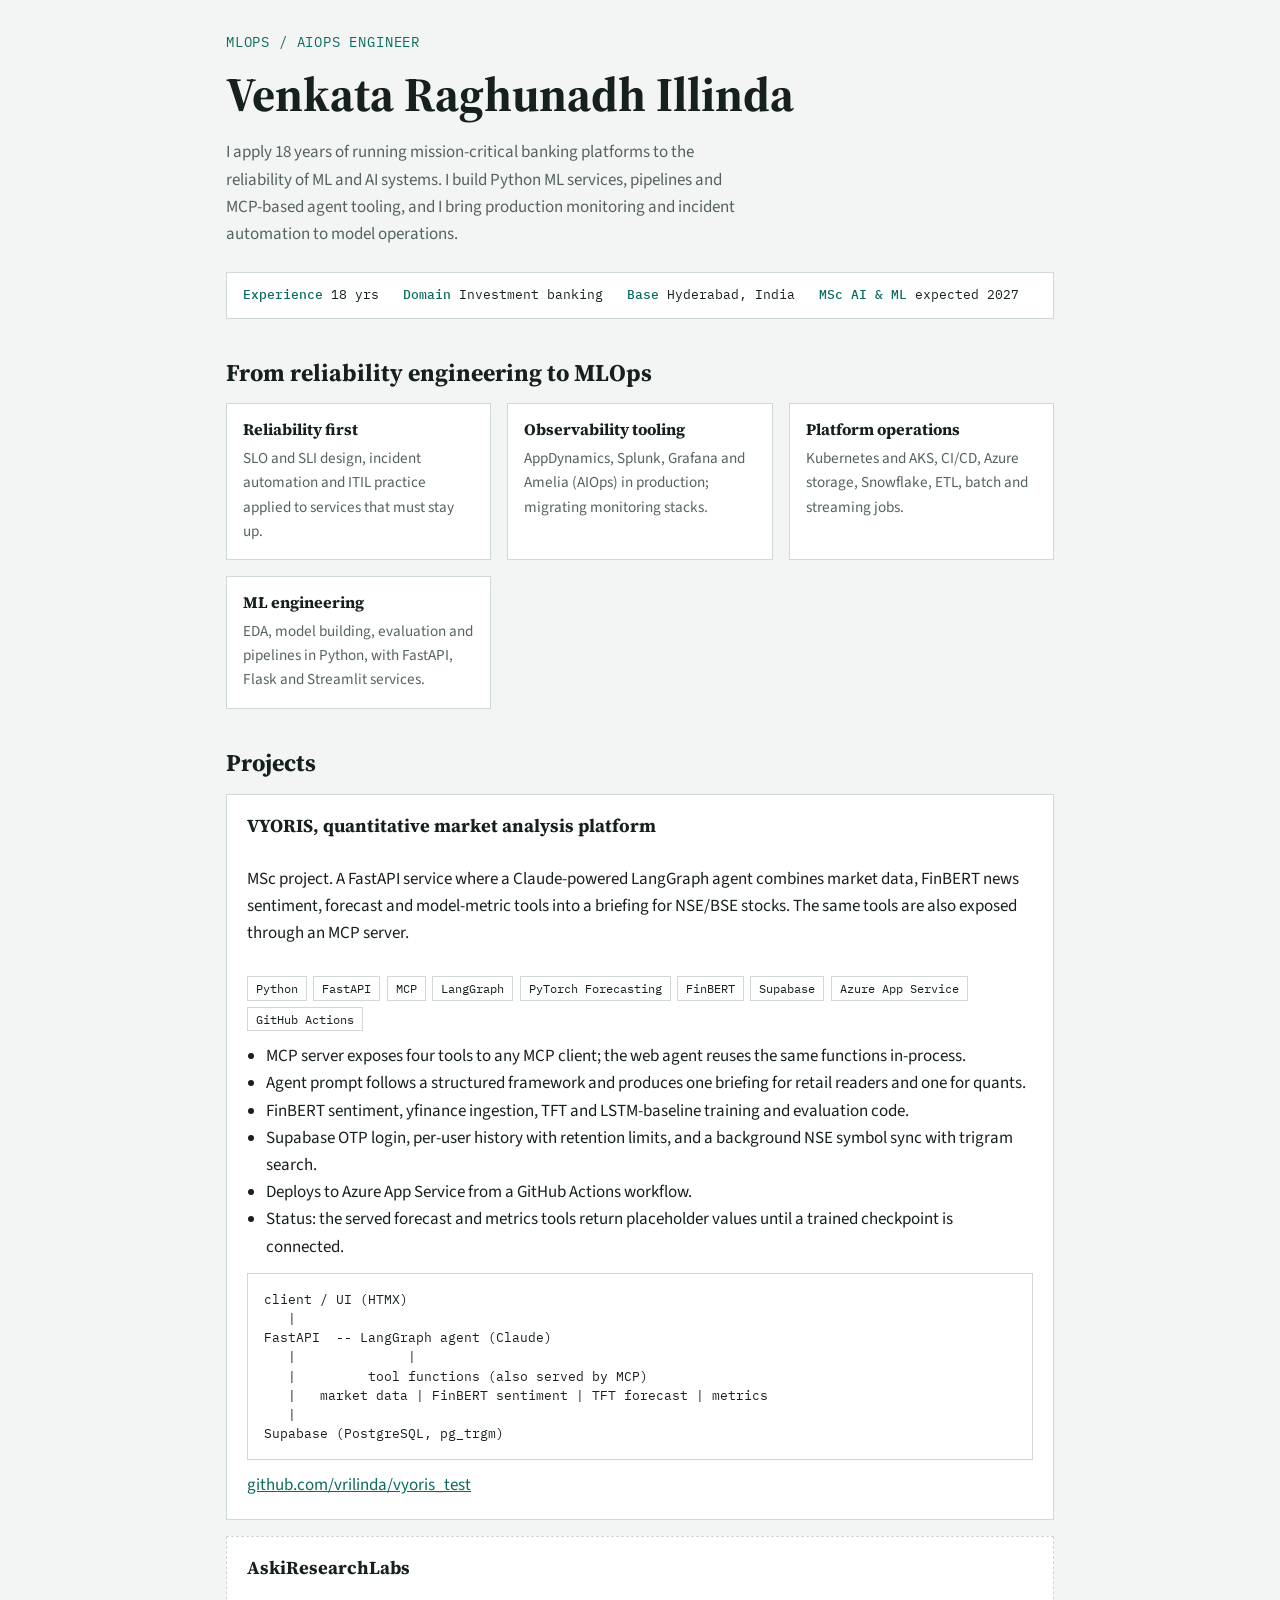
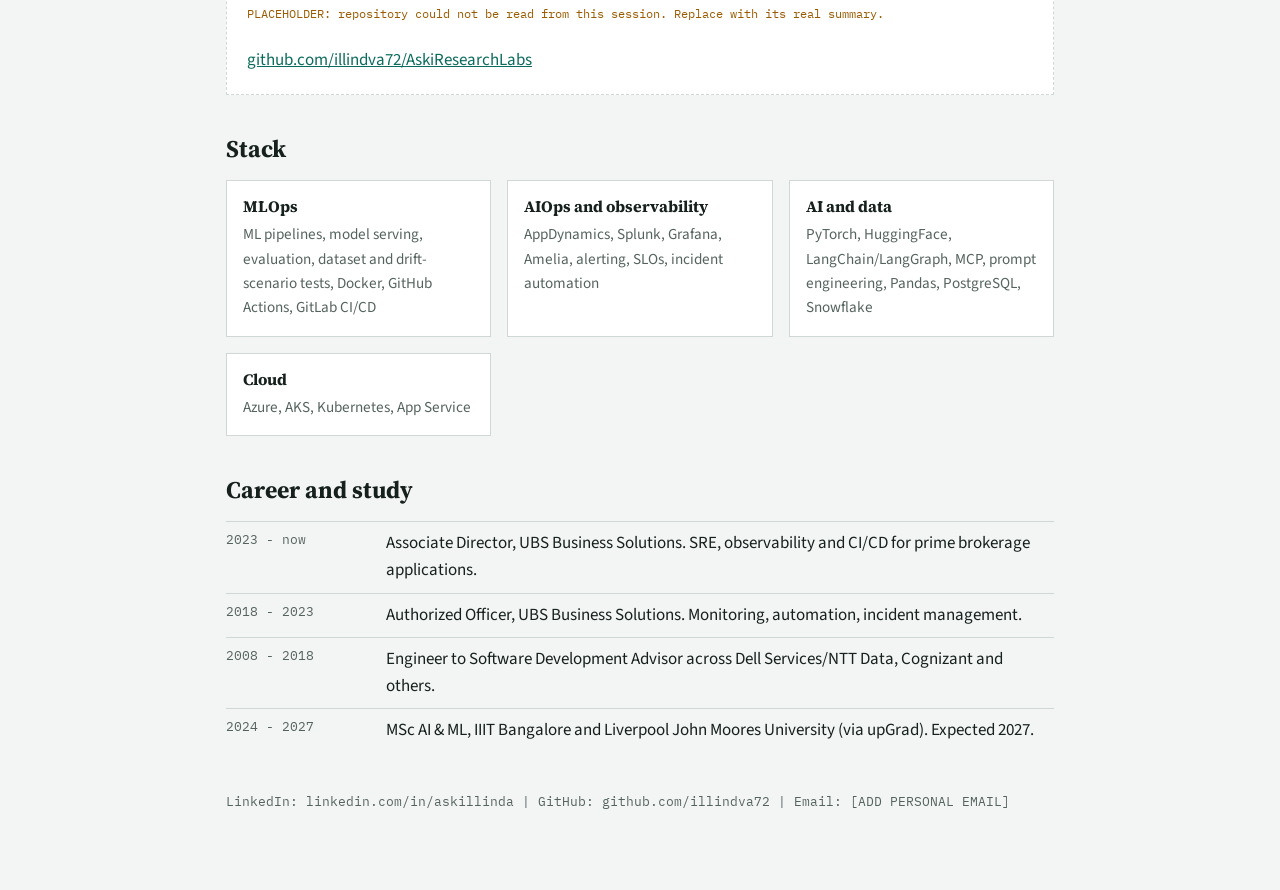
==== mlops/portfolio/index.html @ 6f6db1ef "Rewrite MLOps resume summary to lead with MLOps/AIOps target Co-Authored-By: Claude Sonnet 5.5 <nore" ====
<!doctype html>
<html lang="en">
<head>
<meta charset="utf-8">
<meta name="viewport" content="width=device-width, initial-scale=1">
<title>Raghunadh Illinda | MLOps and AIOps Engineer</title>
<meta name="description" content="MLOps and AIOps engineer with 18 years of production reliability in investment banking.">
<link rel="stylesheet" href="https://fonts.googleapis.com/css2?family=IBM+Plex+Mono:wght@400;500&family=Source+Serif+4:opsz,wght@8..60,500;8..60,700&family=Source+Sans+3:wght@400;600&display=swap">
<style>
/* Layout: runbook-style single column with a status strip; sections read like ops documents. */
:root{--bg:#f3f5f4;--fg:#16201d;--muted:#55635e;--line:#cfd8d4;--panel:#ffffff;--accent:#0b6b5c;--warn:#9a5b00;
--display:"Source Serif 4",Georgia,serif;--body:"Source Sans 3",system-ui,sans-serif;--mono:"IBM Plex Mono",ui-monospace,monospace}
@media (prefers-color-scheme:dark){:root:not([data-theme="light"]){--bg:#0f1715;--fg:#e4ede9;--muted:#9bada6;--line:#2a3a35;--panel:#16211e;--accent:#4fc3ad;--warn:#e0a54a;color-scheme:dark}}
:root[data-theme="dark"]{--bg:#0f1715;--fg:#e4ede9;--muted:#9bada6;--line:#2a3a35;--panel:#16211e;--accent:#4fc3ad;--warn:#e0a54a;color-scheme:dark}
*{box-sizing:border-box}
body{margin:0;background:var(--bg);color:var(--fg);font:17px/1.6 var(--body)}
.wrap{max-width:860px;margin:0 auto;padding:2rem 1rem 4rem}
h1,h2,h3{font-family:var(--display);line-height:1.2;text-wrap:balance;margin:0}
h1{font-size:clamp(2rem,6vw,3rem)}
h2{font-size:1.5rem;margin-bottom:1rem;padding-top:2.5rem}
h3{font-size:1.15rem}
a{color:var(--accent)}
a:focus-visible{outline:2px solid var(--accent);outline-offset:2px}
.role{font-family:var(--mono);font-size:.85rem;letter-spacing:.06em;text-transform:uppercase;color:var(--accent);margin:0 0 .75rem}
.lede{max-width:65ch;color:var(--muted);margin:1rem 0 0}
.strip{display:flex;flex-wrap:wrap;gap:.5rem 1.5rem;margin-top:1.5rem;padding:.75rem 1rem;border:1px solid var(--line);background:var(--panel);font-family:var(--mono);font-size:.8rem}
.strip span{min-width:0}
.strip b{font-weight:500;color:var(--accent)}
.grid{display:grid;grid-template-columns:repeat(auto-fit,minmax(240px,1fr));gap:1rem}
.cell{border:1px solid var(--line);background:var(--panel);padding:1rem}
.cell h3{font-size:1rem;margin-bottom:.4rem}
.cell p{margin:0;color:var(--muted);font-size:.95rem}
.project{border:1px solid var(--line);background:var(--panel);padding:1.25rem;display:grid;gap:.75rem;min-width:0}
.tags{display:flex;flex-wrap:wrap;gap:.4rem;list-style:none;padding:0;margin:0}
.tags li{font-family:var(--mono);font-size:.75rem;border:1px solid var(--line);padding:.1rem .5rem}
.project ul.pts{margin:0;padding-left:1.2rem}
.pending{border-style:dashed}
.pending .flag{font-family:var(--mono);font-size:.75rem;color:var(--warn)}
pre{margin:0;overflow-x:auto;padding:1rem;border:1px solid var(--line);background:var(--panel);font:.8rem/1.5 var(--mono)}
.timeline{list-style:none;margin:0;padding:0;display:grid;gap:.5rem}
.timeline li{display:grid;grid-template-columns:9rem 1fr;gap:1rem;border-top:1px solid var(--line);padding-top:.5rem}
.timeline time{font-family:var(--mono);font-size:.8rem;color:var(--muted)}
@media (max-width:520px){.timeline li{grid-template-columns:1fr;gap:.1rem}}
footer{margin-top:3rem;font-family:var(--mono);font-size:.8rem;color:var(--muted)}
</style>
</head>
<body>
<main class="wrap">
<header>
<p class="role">MLOps / AIOps Engineer</p>
<h1>Venkata Raghunadh Illinda</h1>
<p class="lede">I apply 18 years of running mission-critical banking platforms to the reliability of ML and AI systems. I build Python ML services, pipelines and MCP-based agent tooling, and I bring production monitoring and incident automation to model operations.</p>
<div class="strip" role="list">
<span role="listitem"><b>Experience</b> 18 yrs</span>
<span role="listitem"><b>Domain</b> Investment banking</span>
<span role="listitem"><b>Base</b> Hyderabad, India</span>
<span role="listitem"><b>MSc AI &amp; ML</b> expected 2027</span>
</div>
</header>

<section aria-labelledby="edge">
<h2 id="edge">From reliability engineering to MLOps</h2>
<div class="grid">
<div class="cell"><h3>Reliability first</h3><p>SLO and SLI design, incident automation and ITIL practice applied to services that must stay up.</p></div>
<div class="cell"><h3>Observability tooling</h3><p>AppDynamics, Splunk, Grafana and Amelia (AIOps) in production; migrating monitoring stacks.</p></div>
<div class="cell"><h3>Platform operations</h3><p>Kubernetes and AKS, CI/CD, Azure storage, Snowflake, ETL, batch and streaming jobs.</p></div>
<div class="cell"><h3>ML engineering</h3><p>EDA, model building, evaluation and pipelines in Python, with FastAPI, Flask and Streamlit services.</p></div>
</div>
</section>

<section aria-labelledby="projects">
<h2 id="projects">Projects</h2>
<div class="grid" style="grid-template-columns:1fr">
<article class="project">
<h3>VYORIS, quantitative market analysis platform</h3>
<p>MSc project. A FastAPI service where a Claude-powered LangGraph agent combines market data, FinBERT news sentiment, forecast and model-metric tools into a briefing for NSE/BSE stocks. The same tools are also exposed through an MCP server.</p>
<ul class="tags"><li>Python</li><li>FastAPI</li><li>MCP</li><li>LangGraph</li><li>PyTorch Forecasting</li><li>FinBERT</li><li>Supabase</li><li>Azure App Service</li><li>GitHub Actions</li></ul>
<ul class="pts">
<li>MCP server exposes four tools to any MCP client; the web agent reuses the same functions in-process.</li>
<li>Agent prompt follows a structured framework and produces one briefing for retail readers and one for quants.</li>
<li>FinBERT sentiment, yfinance ingestion, TFT and LSTM-baseline training and evaluation code.</li>
<li>Supabase OTP login, per-user history with retention limits, and a background NSE symbol sync with trigram search.</li>
<li>Deploys to Azure App Service from a GitHub Actions workflow.</li>
<li>Status: the served forecast and metrics tools return placeholder values until a trained checkpoint is connected.</li>
</ul>
<pre>client / UI (HTMX)
   |
FastAPI  -- LangGraph agent (Claude)
   |              |
   |         tool functions (also served by MCP)
   |   market data | FinBERT sentiment | TFT forecast | metrics
   |
Supabase (PostgreSQL, pg_trgm)</pre>
<a href="https://github.com/vrilinda/vyoris_test">github.com/vrilinda/vyoris_test</a>
</article>

<article class="project pending">
<h3>AskiResearchLabs</h3>
<p class="flag">PLACEHOLDER: repository could not be read from this session. Replace with its real summary.</p>
<a href="https://github.com/illindva72/AskiResearchLabs">github.com/illindva72/AskiResearchLabs</a>
</article>
</div>
</section>

<section aria-labelledby="stack">
<h2 id="stack">Stack</h2>
<div class="grid">
<div class="cell"><h3>MLOps</h3><p>ML pipelines, model serving, evaluation, dataset and drift-scenario tests, Docker, GitHub Actions, GitLab CI/CD</p></div>
<div class="cell"><h3>AIOps and observability</h3><p>AppDynamics, Splunk, Grafana, Amelia, alerting, SLOs, incident automation</p></div>
<div class="cell"><h3>AI and data</h3><p>PyTorch, HuggingFace, LangChain/LangGraph, MCP, prompt engineering, Pandas, PostgreSQL, Snowflake</p></div>
<div class="cell"><h3>Cloud</h3><p>Azure, AKS, Kubernetes, App Service</p></div>
</div>
</section>

<section aria-labelledby="path">
<h2 id="path">Career and study</h2>
<ol class="timeline">
<li><time>2023 - now</time><span>Associate Director, UBS Business Solutions. SRE, observability and CI/CD for prime brokerage applications.</span></li>
<li><time>2018 - 2023</time><span>Authorized Officer, UBS Business Solutions. Monitoring, automation, incident management.</span></li>
<li><time>2008 - 2018</time><span>Engineer to Software Development Advisor across Dell Services/NTT Data, Cognizant and others.</span></li>
<li><time>2024 - 2027</time><span>MSc AI &amp; ML, IIIT Bangalore and Liverpool John Moores University (via upGrad). Expected 2027.</span></li>
</ol>
</section>

<footer>
<p>LinkedIn: linkedin.com/in/askillinda | GitHub: github.com/illindva72 | Email: [ADD PERSONAL EMAIL]</p>
</footer>
</main>
</body>
</html>
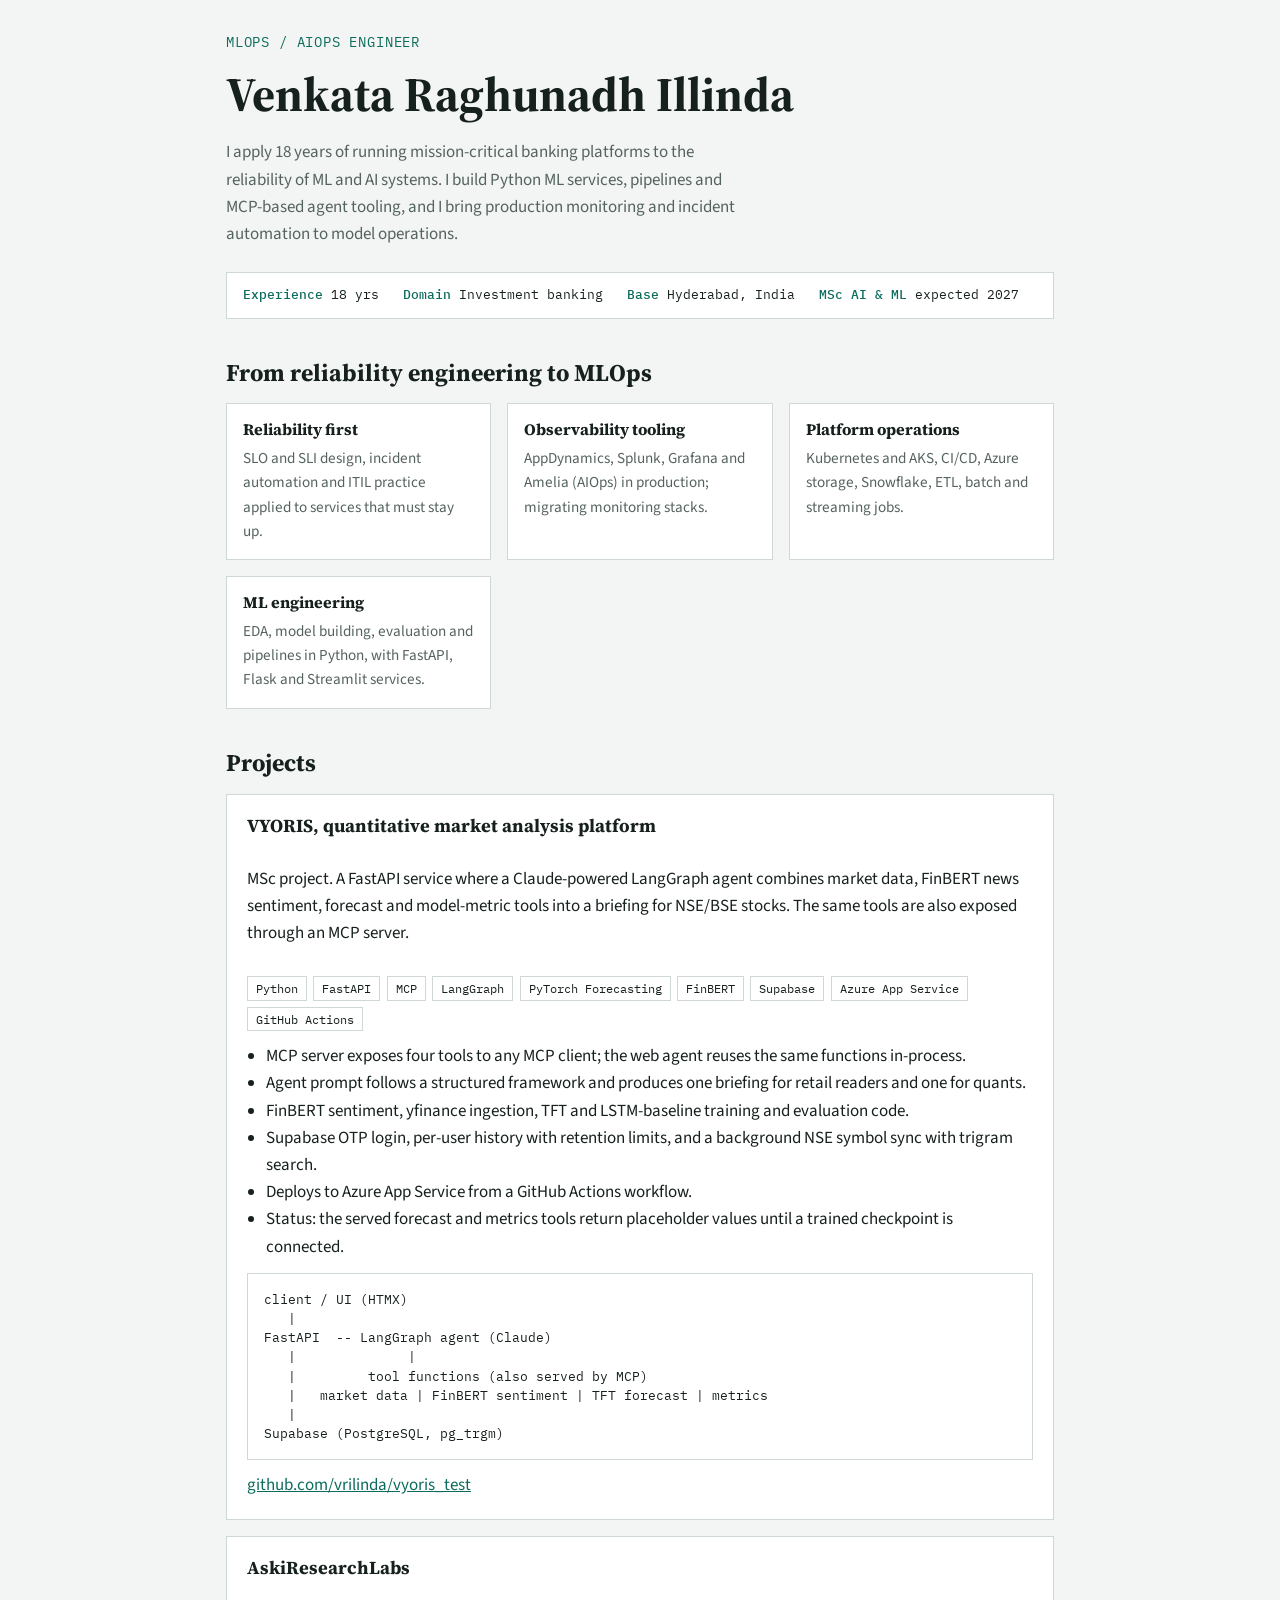
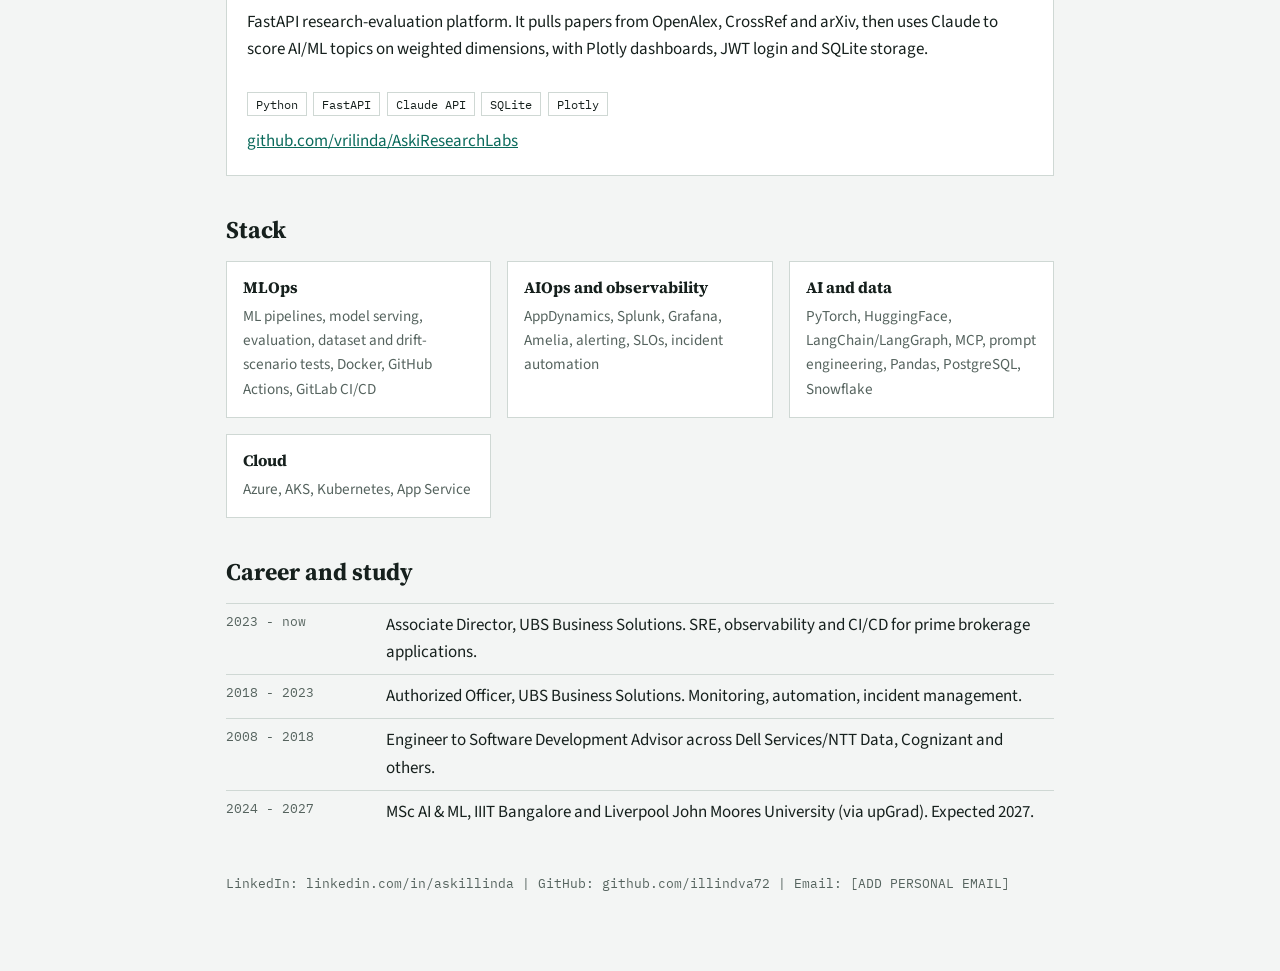
==== commit bd3fa219: "Add AskiResearchLabs entry to MLOps resume and portfolio Co-Authored-By: Claude Sonnet 5.5 <noreply@" ====
--- a/mlops/portfolio/index.html
+++ b/mlops/portfolio/index.html
@@ -94,10 +94,11 @@
 <a href="https://github.com/vrilinda/vyoris_test">github.com/vrilinda/vyoris_test</a>
 </article>
 
-<article class="project pending">
+<article class="project">
 <h3>AskiResearchLabs</h3>
-<p class="flag">PLACEHOLDER: repository could not be read from this session. Replace with its real summary.</p>
-<a href="https://github.com/illindva72/AskiResearchLabs">github.com/illindva72/AskiResearchLabs</a>
+<p>FastAPI research-evaluation platform. It pulls papers from OpenAlex, CrossRef and arXiv, then uses Claude to score AI/ML topics on weighted dimensions, with Plotly dashboards, JWT login and SQLite storage.</p>
+<ul class="tags"><li>Python</li><li>FastAPI</li><li>Claude API</li><li>SQLite</li><li>Plotly</li></ul>
+<a href="https://github.com/vrilinda/AskiResearchLabs">github.com/vrilinda/AskiResearchLabs</a>
 </article>
 </div>
 </section>
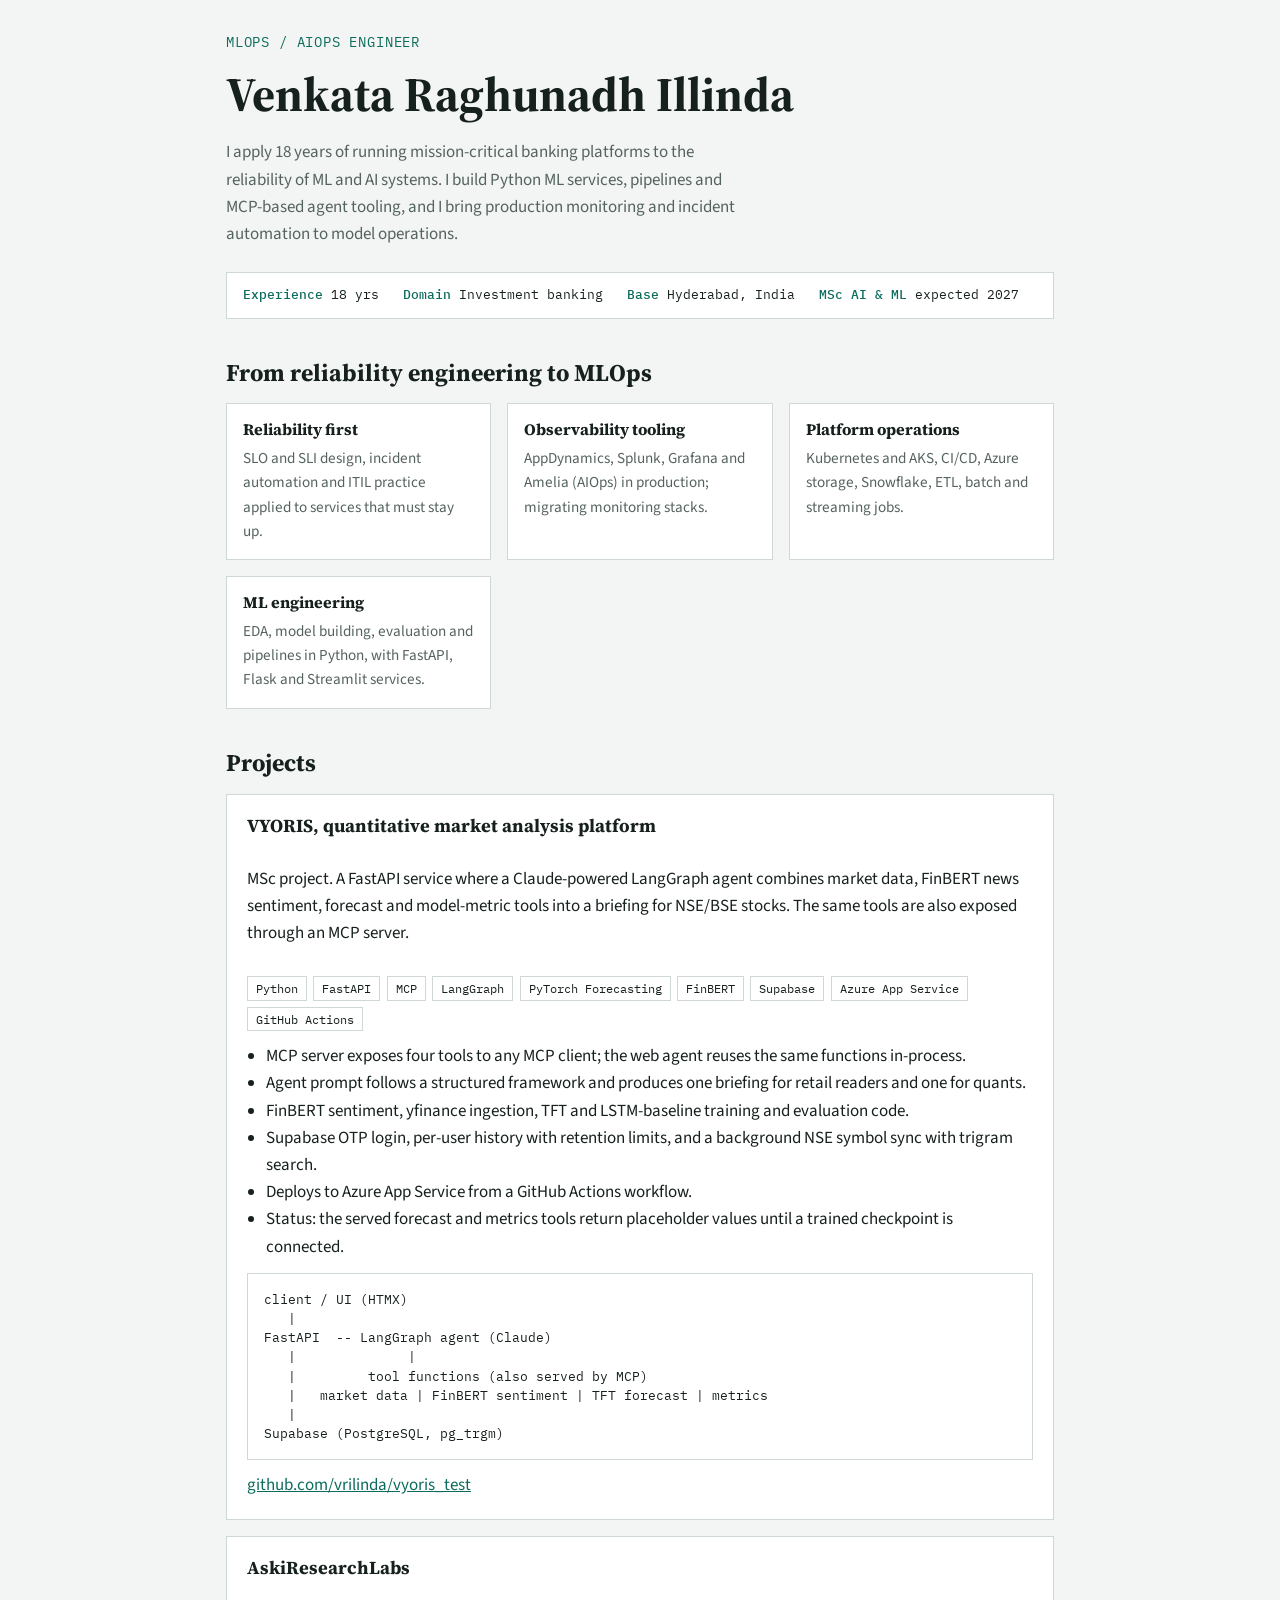
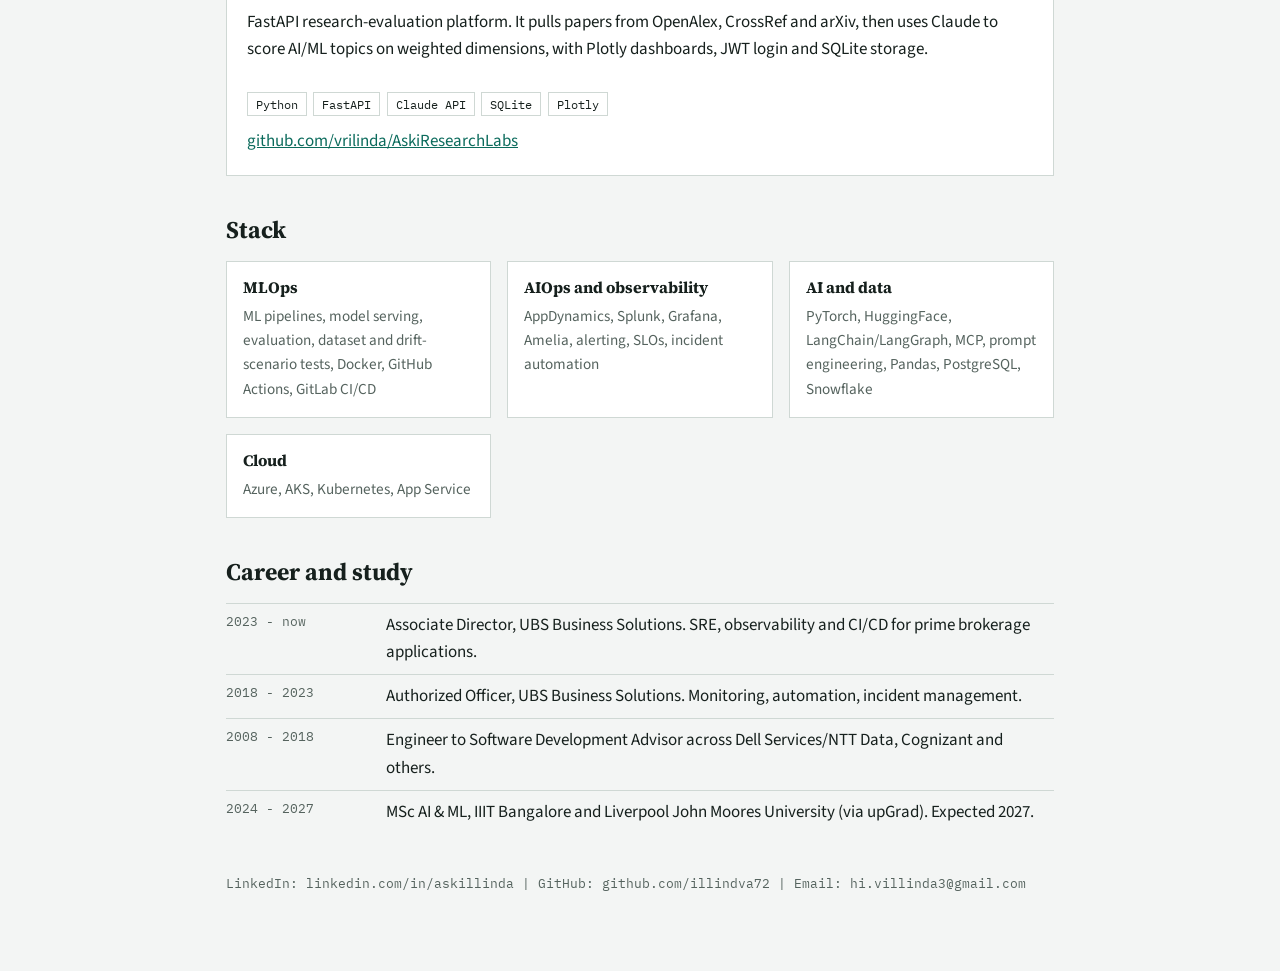
==== commit bba9f486: "Add contact email to MLOps resume and portfolio Co-Authored-By: Claude Sonnet 5.5 <noreply@anthropic" ====
--- a/mlops/portfolio/index.html
+++ b/mlops/portfolio/index.html
@@ -124,7 +124,7 @@
 </section>
 
 <footer>
-<p>LinkedIn: linkedin.com/in/askillinda | GitHub: github.com/illindva72 | Email: [ADD PERSONAL EMAIL]</p>
+<p>LinkedIn: linkedin.com/in/askillinda | GitHub: github.com/illindva72 | Email: hi.villinda3@gmail.com</p>
 </footer>
 </main>
 </body>
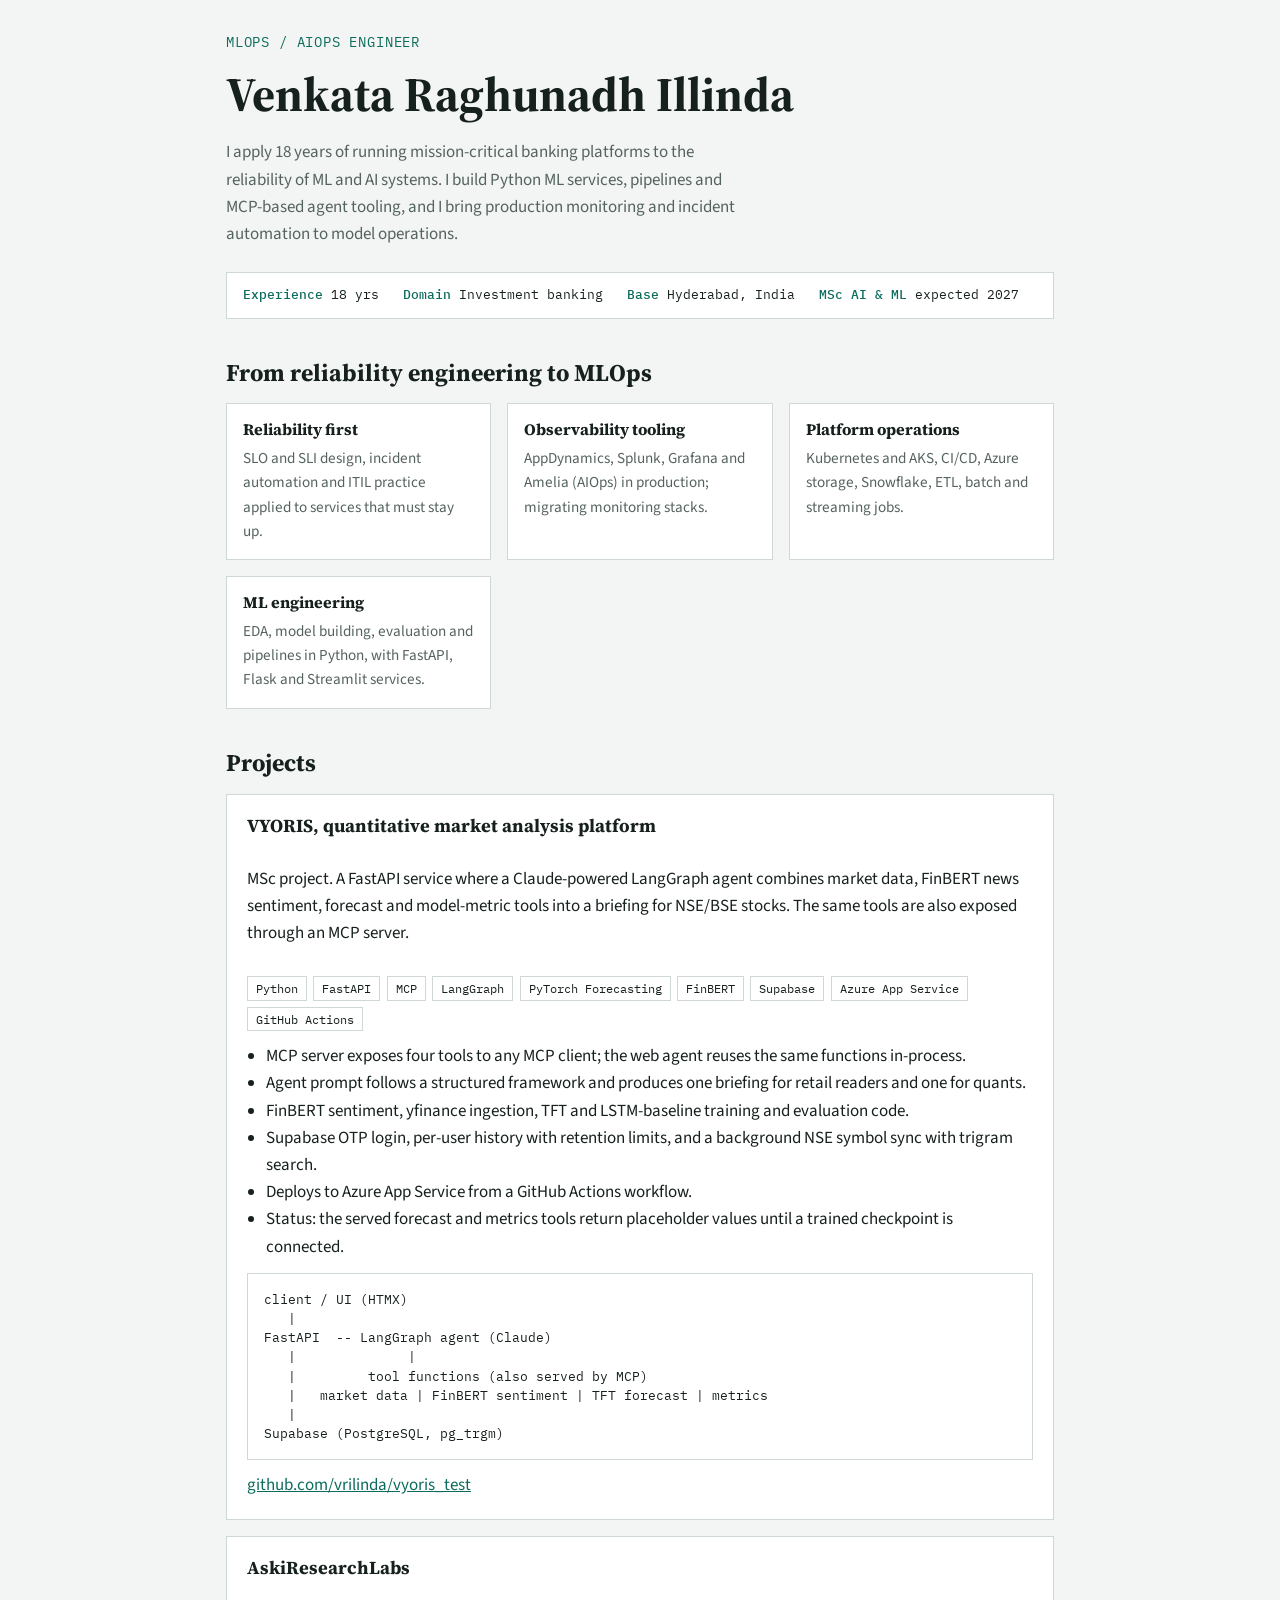
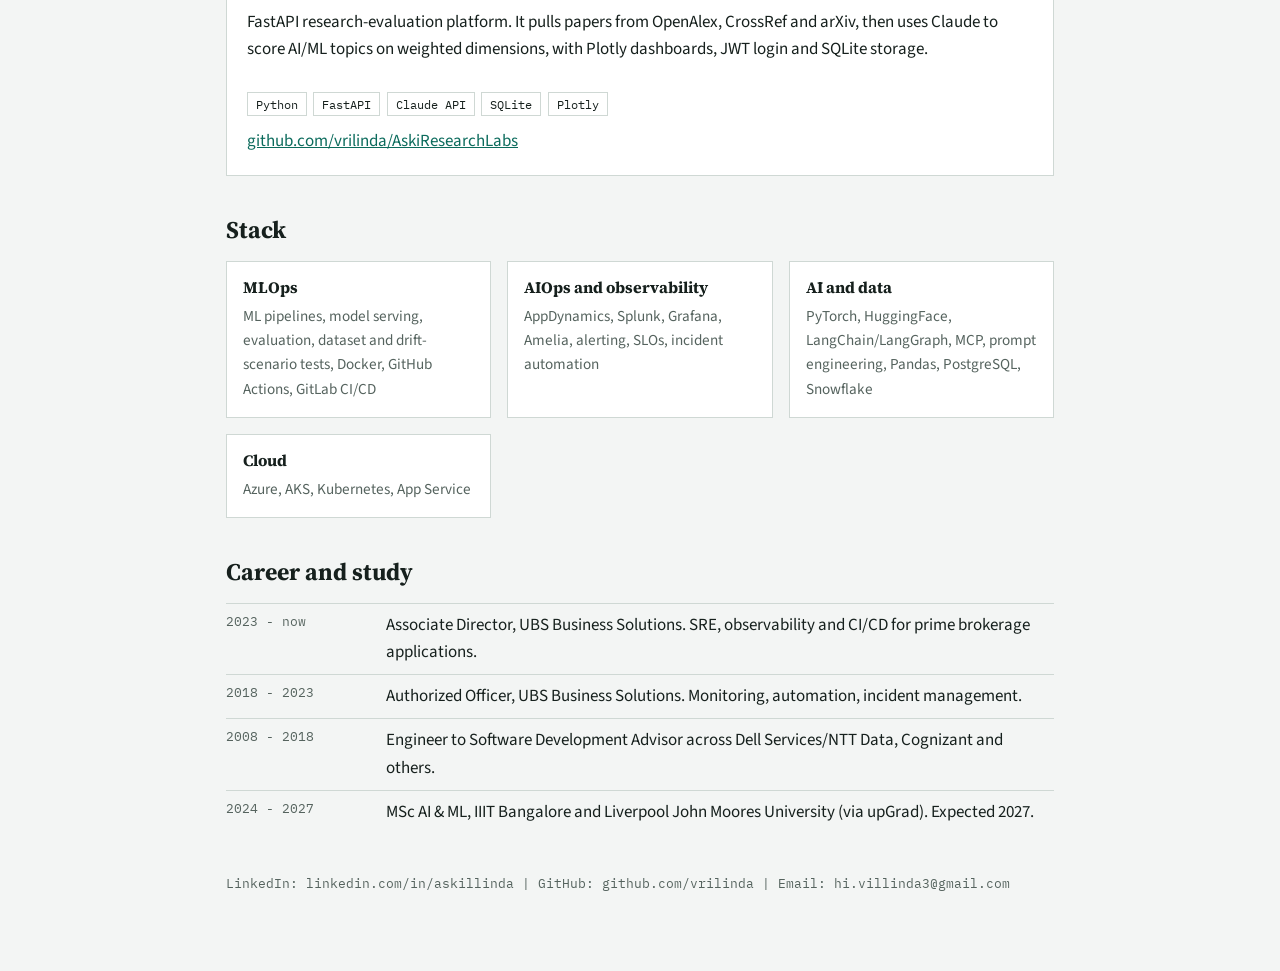
==== commit c26bee5c: "Use vrilinda GitHub handle in contact line Co-Authored-By: Claude Sonnet 5.5 <noreply@anthropic.com>" ====
--- a/mlops/portfolio/index.html
+++ b/mlops/portfolio/index.html
@@ -124,7 +124,7 @@
 </section>
 
 <footer>
-<p>LinkedIn: linkedin.com/in/askillinda | GitHub: github.com/illindva72 | Email: hi.villinda3@gmail.com</p>
+<p>LinkedIn: linkedin.com/in/askillinda | GitHub: github.com/vrilinda | Email: hi.villinda3@gmail.com</p>
 </footer>
 </main>
 </body>
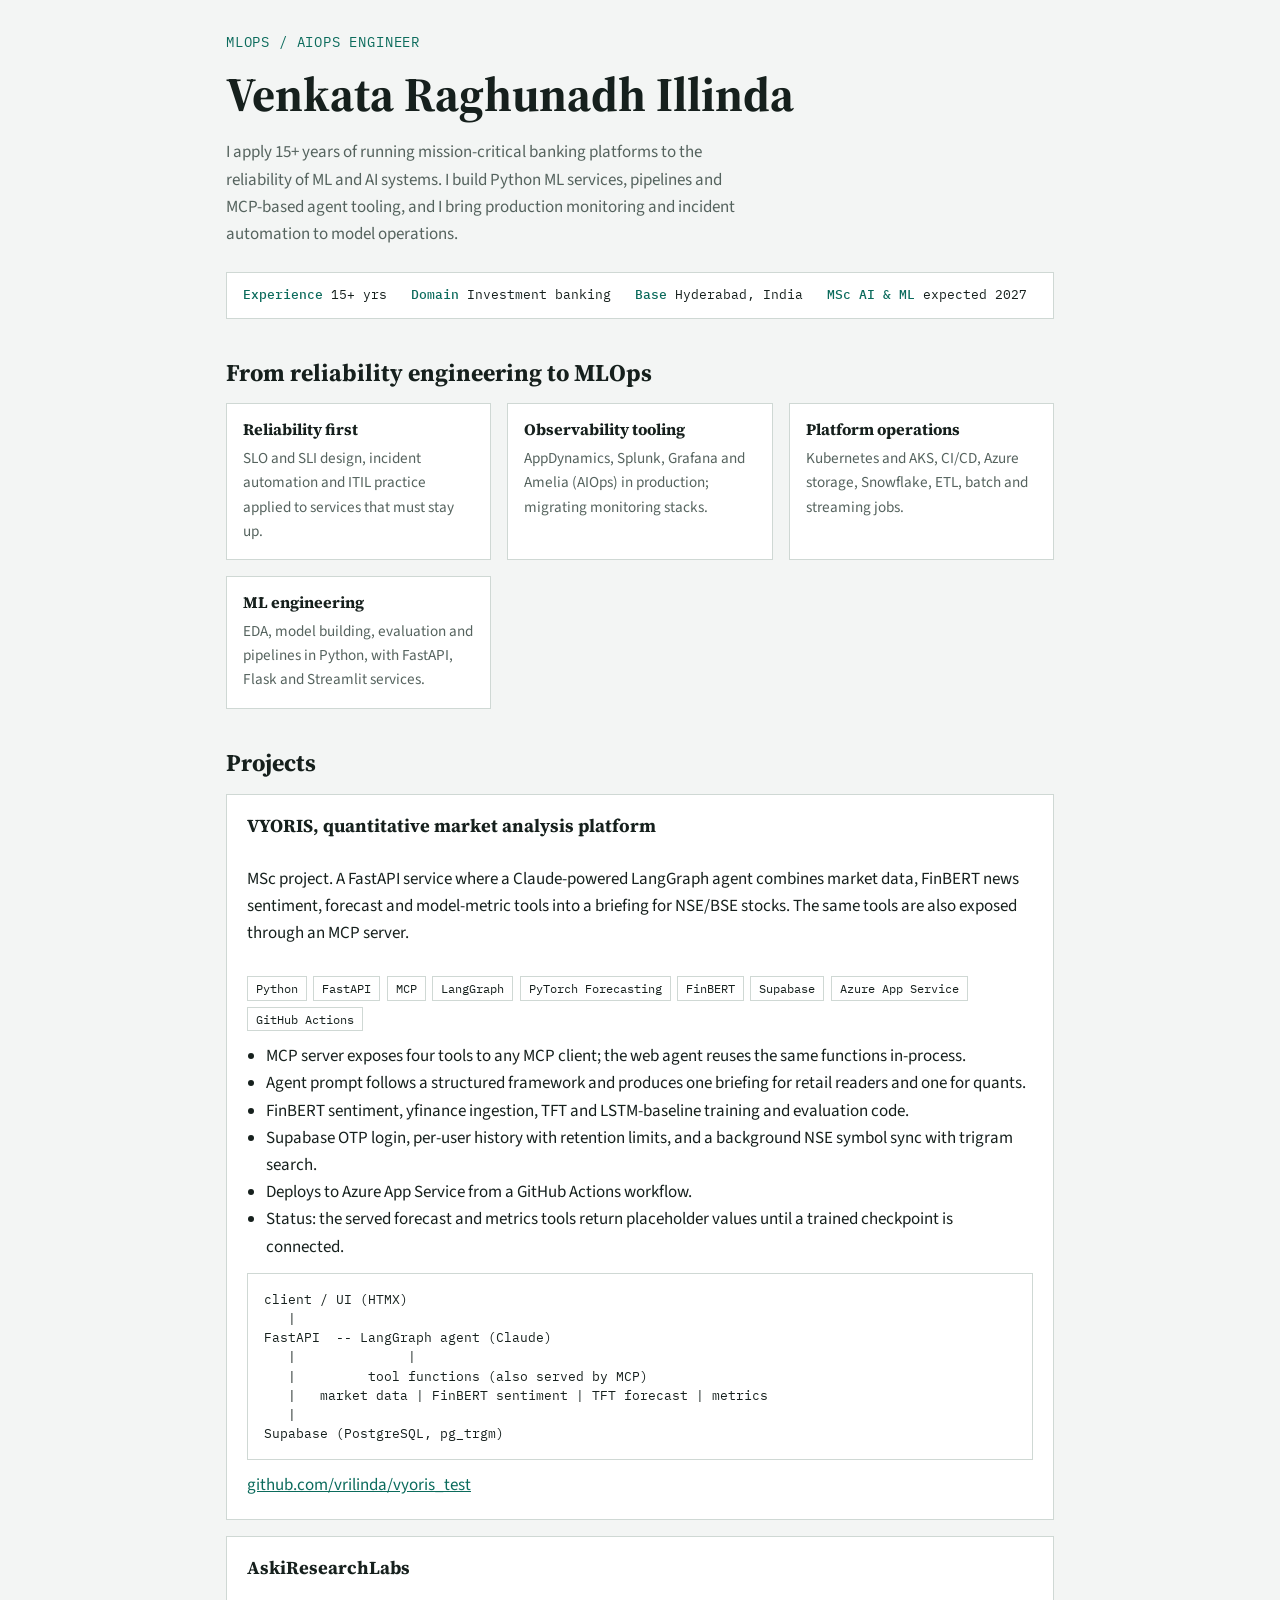
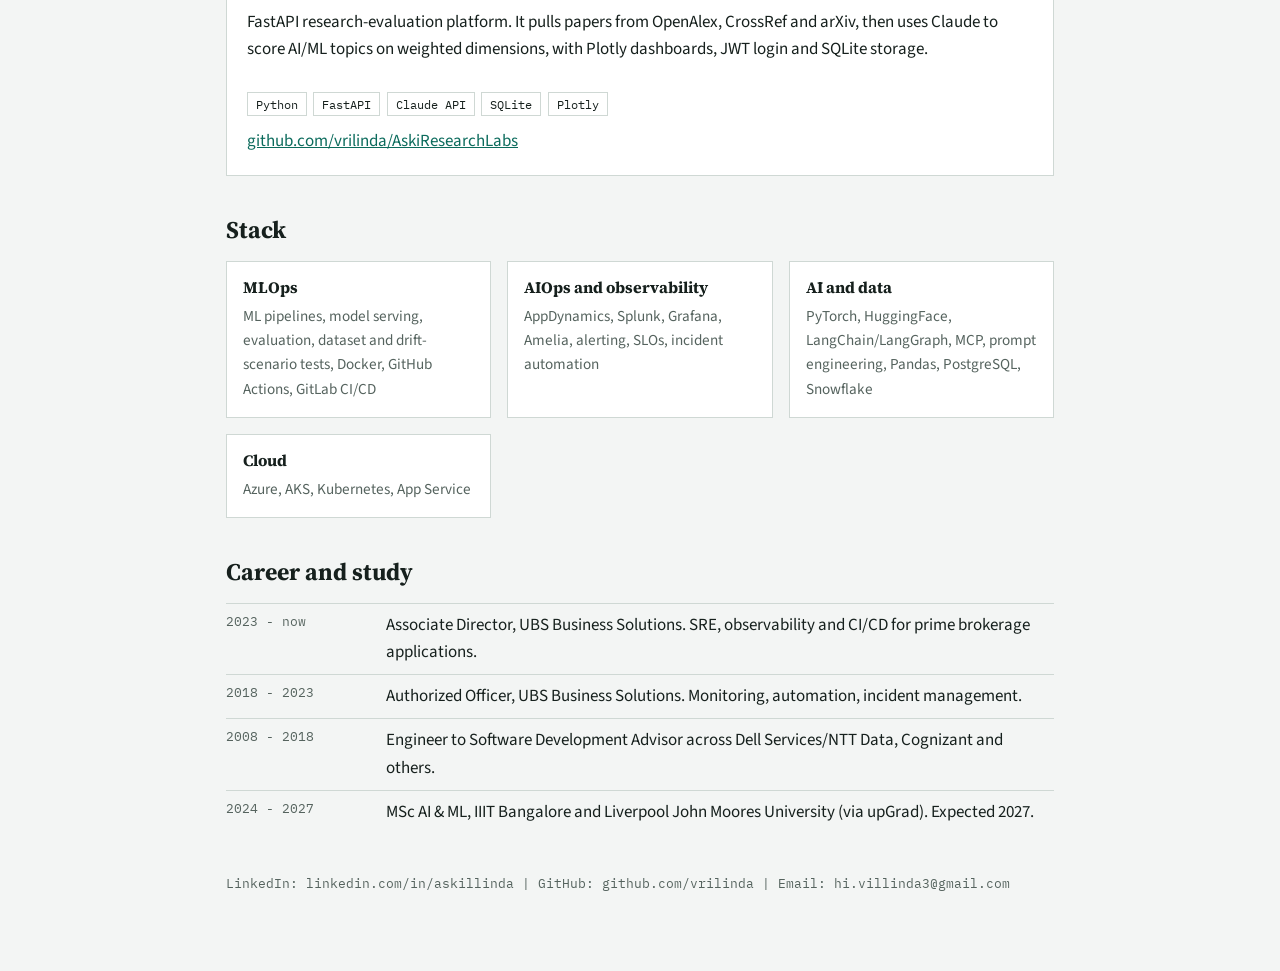
==== commit 6526e74f: "Show 15+ years in MLOps resume and portfolio Co-Authored-By: Claude Sonnet 5.5 <noreply@anthropic.co" ====
--- a/mlops/portfolio/index.html
+++ b/mlops/portfolio/index.html
@@ -4,7 +4,7 @@
 <meta charset="utf-8">
 <meta name="viewport" content="width=device-width, initial-scale=1">
 <title>Raghunadh Illinda | MLOps and AIOps Engineer</title>
-<meta name="description" content="MLOps and AIOps engineer with 18 years of production reliability in investment banking.">
+<meta name="description" content="MLOps and AIOps engineer with 15+ years of production reliability in investment banking.">
 <link rel="stylesheet" href="https://fonts.googleapis.com/css2?family=IBM+Plex+Mono:wght@400;500&family=Source+Serif+4:opsz,wght@8..60,500;8..60,700&family=Source+Sans+3:wght@400;600&display=swap">
 <style>
 /* Layout: runbook-style single column with a status strip; sections read like ops documents. */
@@ -49,9 +49,9 @@
 <header>
 <p class="role">MLOps / AIOps Engineer</p>
 <h1>Venkata Raghunadh Illinda</h1>
-<p class="lede">I apply 18 years of running mission-critical banking platforms to the reliability of ML and AI systems. I build Python ML services, pipelines and MCP-based agent tooling, and I bring production monitoring and incident automation to model operations.</p>
+<p class="lede">I apply 15+ years of running mission-critical banking platforms to the reliability of ML and AI systems. I build Python ML services, pipelines and MCP-based agent tooling, and I bring production monitoring and incident automation to model operations.</p>
 <div class="strip" role="list">
-<span role="listitem"><b>Experience</b> 18 yrs</span>
+<span role="listitem"><b>Experience</b> 15+ yrs</span>
 <span role="listitem"><b>Domain</b> Investment banking</span>
 <span role="listitem"><b>Base</b> Hyderabad, India</span>
 <span role="listitem"><b>MSc AI &amp; ML</b> expected 2027</span>
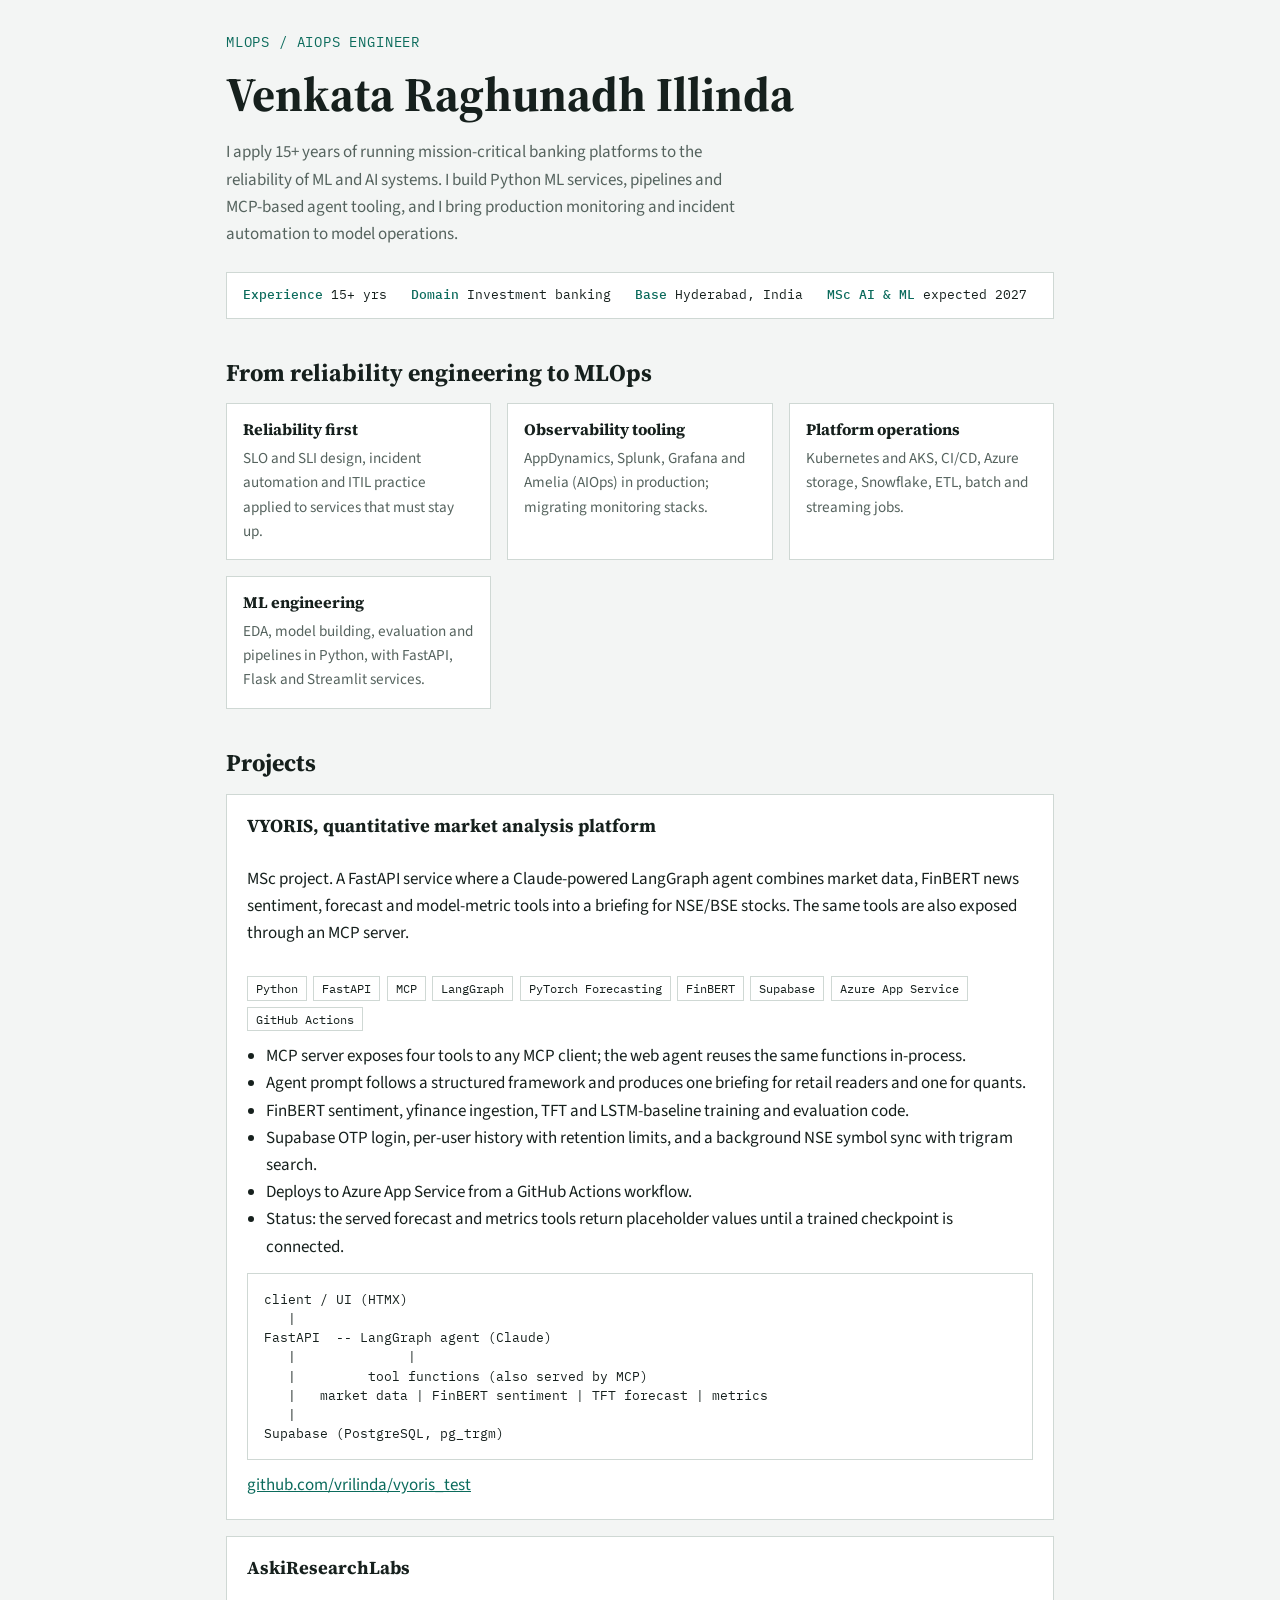
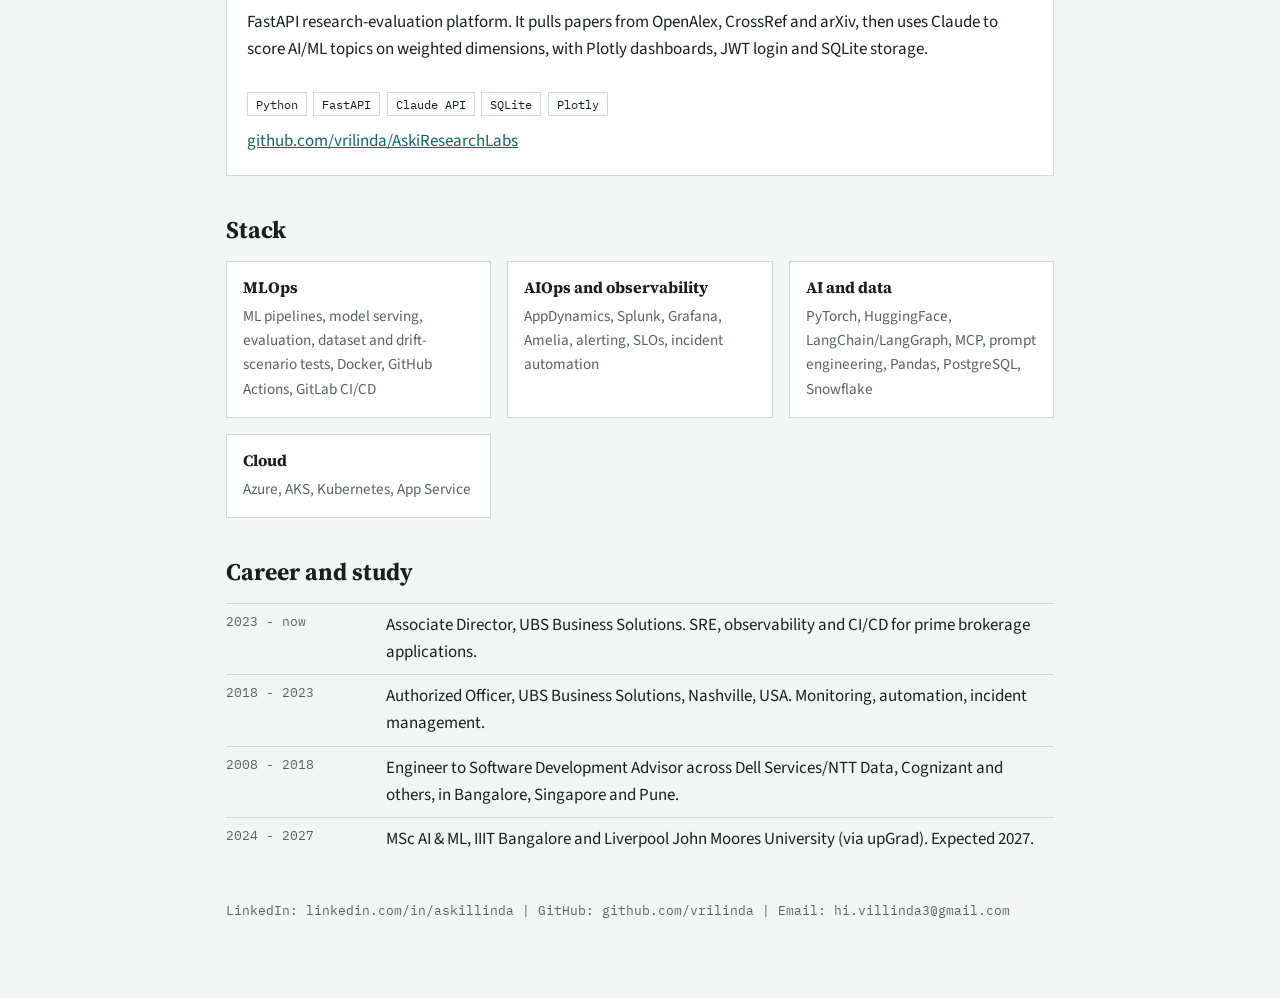
==== commit a83c9b58: "Add work locations to MLOps resume and portfolio Co-Authored-By: Claude Sonnet 5.5 <noreply@anthropi" ====
--- a/mlops/portfolio/index.html
+++ b/mlops/portfolio/index.html
@@ -117,8 +117,8 @@
 <h2 id="path">Career and study</h2>
 <ol class="timeline">
 <li><time>2023 - now</time><span>Associate Director, UBS Business Solutions. SRE, observability and CI/CD for prime brokerage applications.</span></li>
-<li><time>2018 - 2023</time><span>Authorized Officer, UBS Business Solutions. Monitoring, automation, incident management.</span></li>
-<li><time>2008 - 2018</time><span>Engineer to Software Development Advisor across Dell Services/NTT Data, Cognizant and others.</span></li>
+<li><time>2018 - 2023</time><span>Authorized Officer, UBS Business Solutions, Nashville, USA. Monitoring, automation, incident management.</span></li>
+<li><time>2008 - 2018</time><span>Engineer to Software Development Advisor across Dell Services/NTT Data, Cognizant and others, in Bangalore, Singapore and Pune.</span></li>
 <li><time>2024 - 2027</time><span>MSc AI &amp; ML, IIIT Bangalore and Liverpool John Moores University (via upGrad). Expected 2027.</span></li>
 </ol>
 </section>
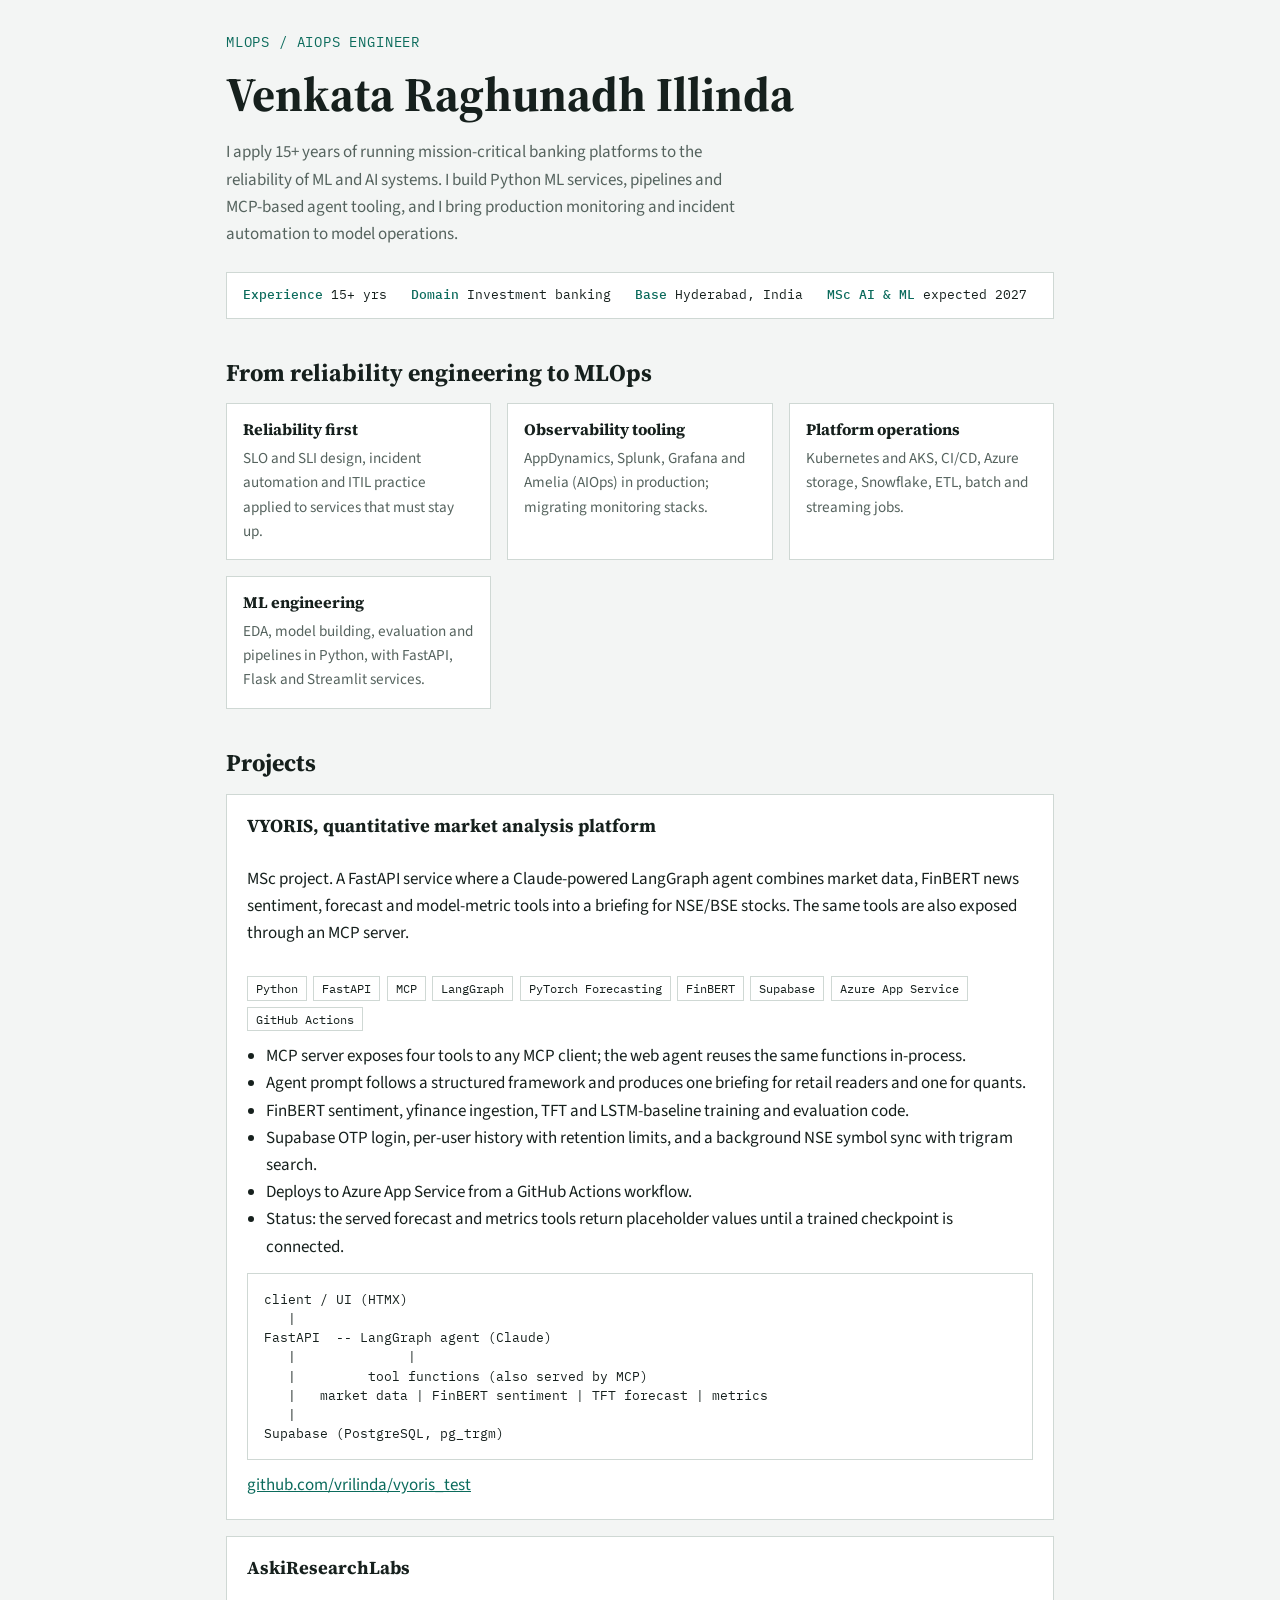
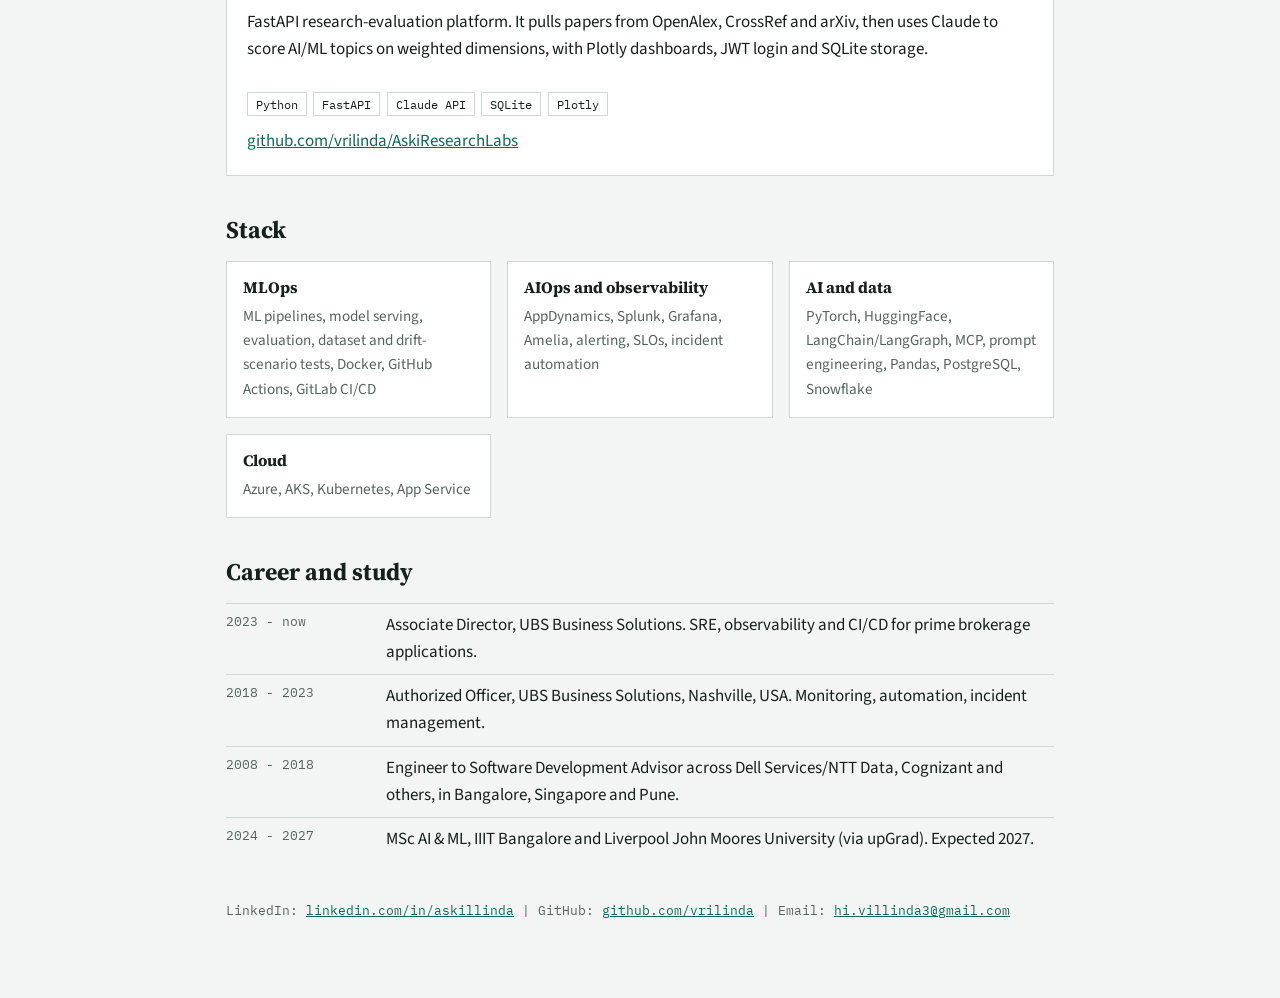
==== commit 97397b5a: "Make contact and repo links clickable in MLOps resume and portfolio Co-Authored-By: Claude Sonnet 5." ====
--- a/mlops/portfolio/index.html
+++ b/mlops/portfolio/index.html
@@ -124,7 +124,7 @@
 </section>
 
 <footer>
-<p>LinkedIn: linkedin.com/in/askillinda | GitHub: github.com/vrilinda | Email: hi.villinda3@gmail.com</p>
+<p>LinkedIn: <a href="https://www.linkedin.com/in/askillinda/">linkedin.com/in/askillinda</a> | GitHub: <a href="https://github.com/vrilinda">github.com/vrilinda</a> | Email: <a href="mailto:hi.villinda3@gmail.com">hi.villinda3@gmail.com</a></p>
 </footer>
 </main>
 </body>
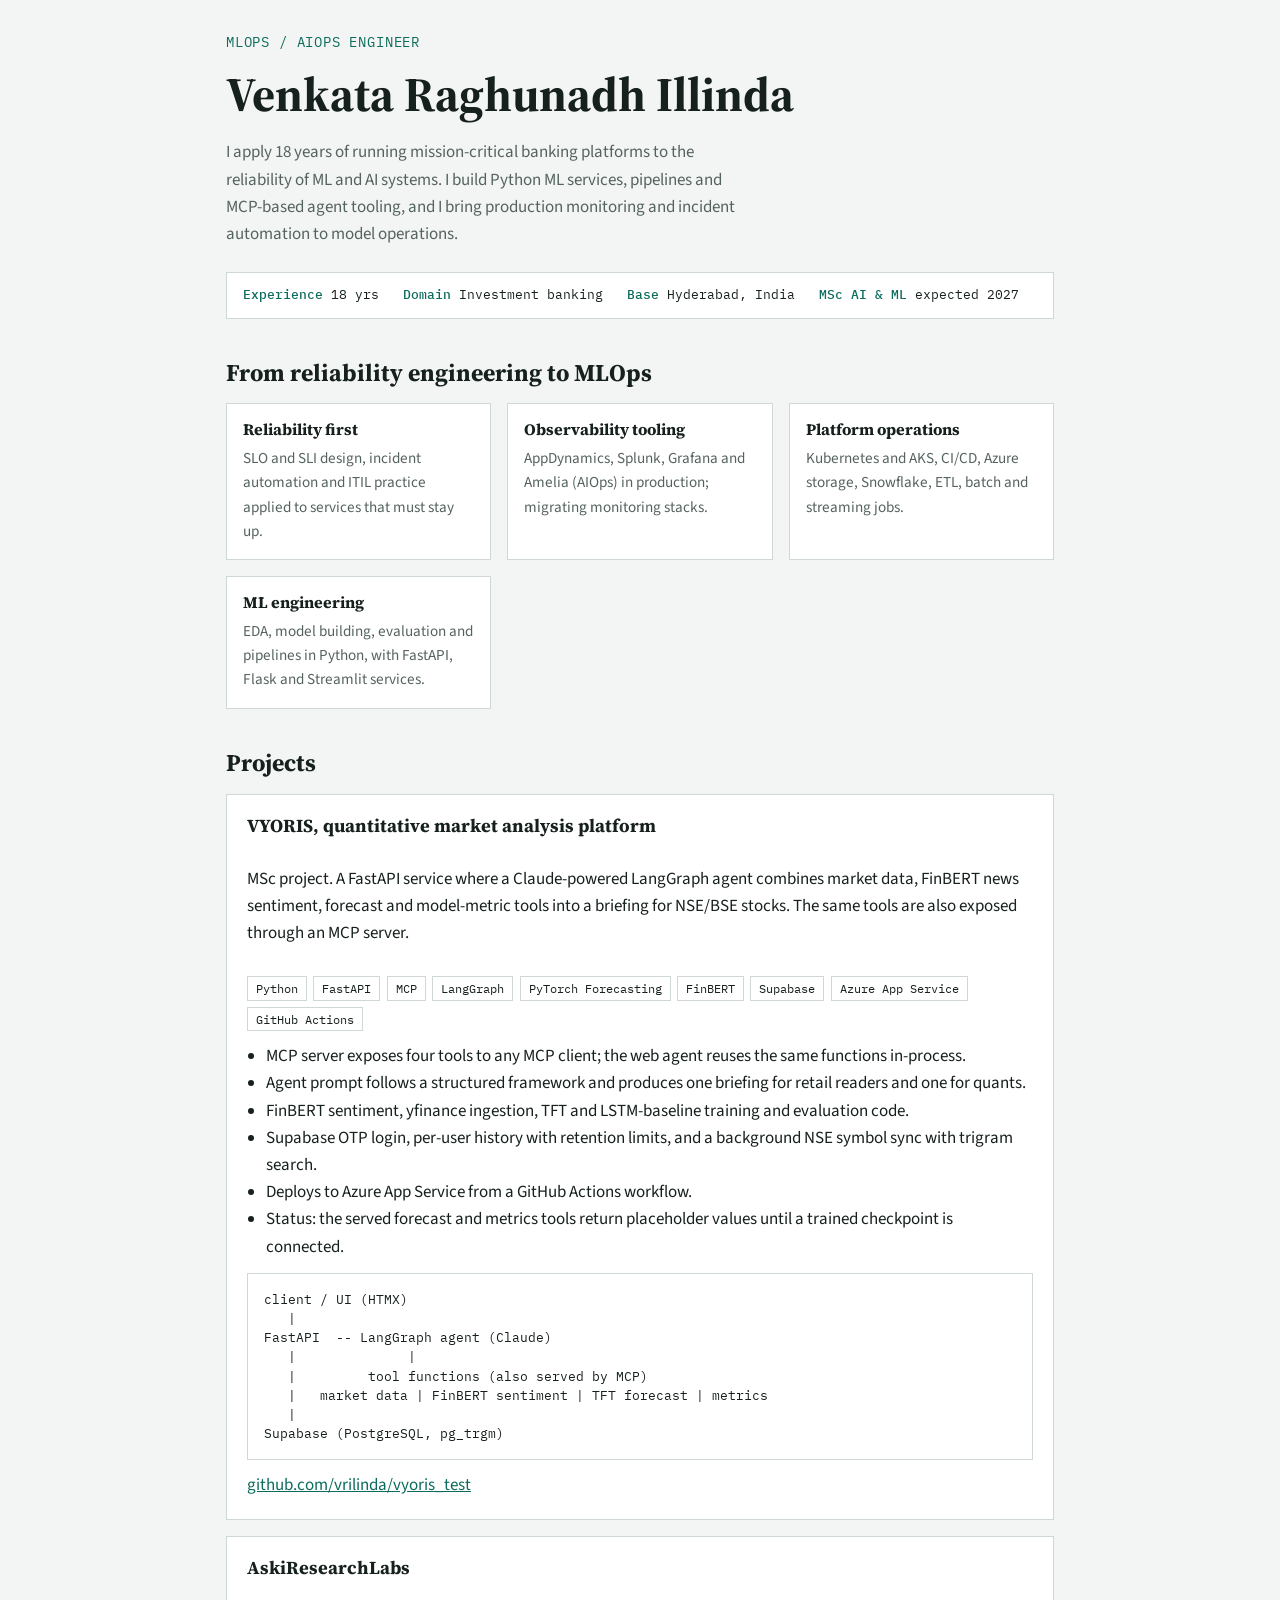
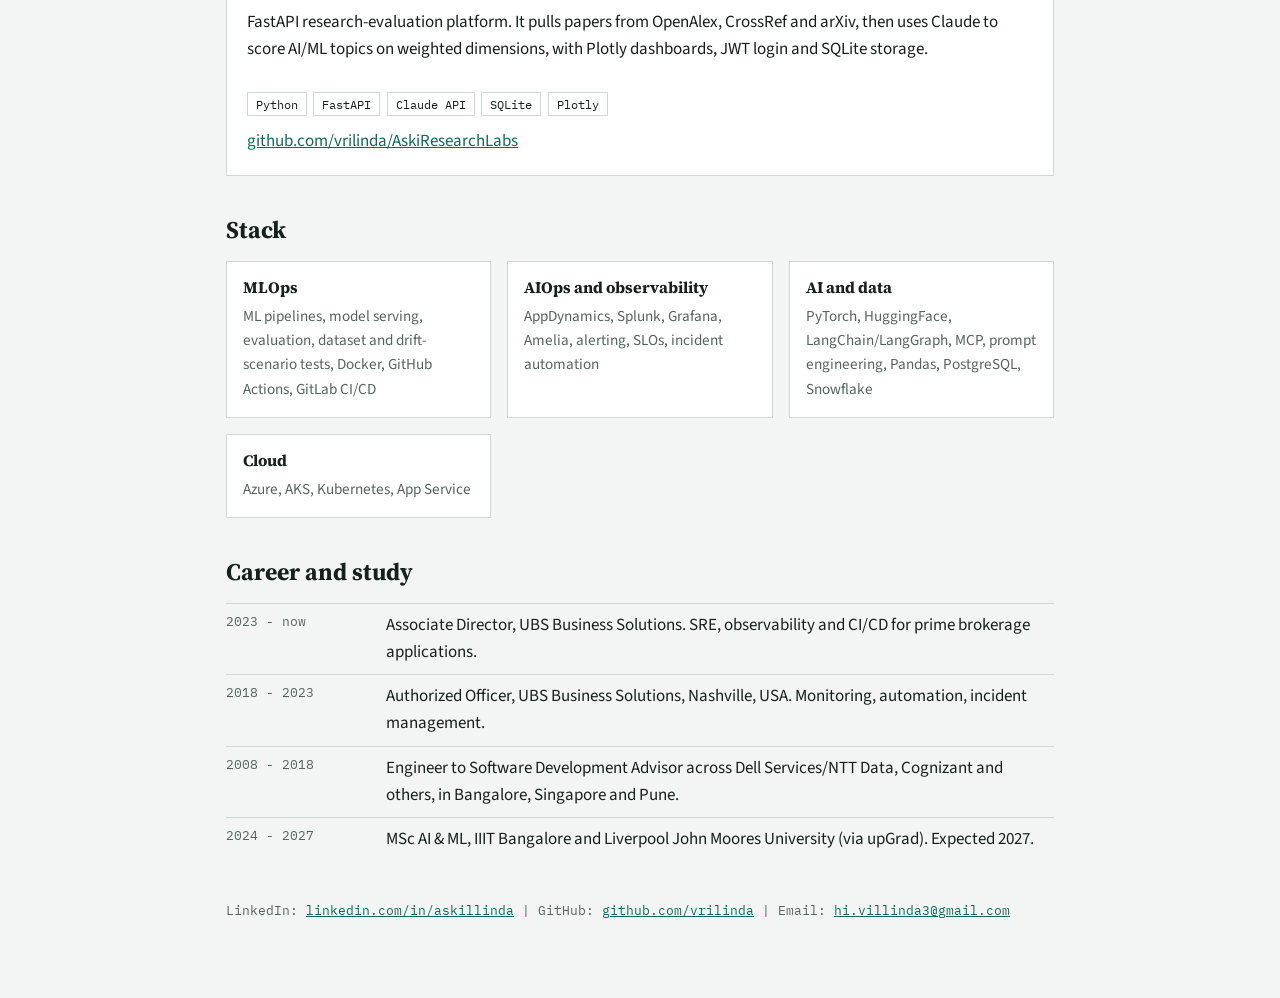
==== commit 1c7c241d: "Show 18 years of experience in MLOps resume and portfolio Co-Authored-By: Claude Sonnet 5.5 <noreply" ====
--- a/mlops/portfolio/index.html
+++ b/mlops/portfolio/index.html
@@ -4,7 +4,7 @@
 <meta charset="utf-8">
 <meta name="viewport" content="width=device-width, initial-scale=1">
 <title>Raghunadh Illinda | MLOps and AIOps Engineer</title>
-<meta name="description" content="MLOps and AIOps engineer with 15+ years of production reliability in investment banking.">
+<meta name="description" content="MLOps and AIOps engineer with 18 years of production reliability in investment banking.">
 <link rel="stylesheet" href="https://fonts.googleapis.com/css2?family=IBM+Plex+Mono:wght@400;500&family=Source+Serif+4:opsz,wght@8..60,500;8..60,700&family=Source+Sans+3:wght@400;600&display=swap">
 <style>
 /* Layout: runbook-style single column with a status strip; sections read like ops documents. */
@@ -49,9 +49,9 @@
 <header>
 <p class="role">MLOps / AIOps Engineer</p>
 <h1>Venkata Raghunadh Illinda</h1>
-<p class="lede">I apply 15+ years of running mission-critical banking platforms to the reliability of ML and AI systems. I build Python ML services, pipelines and MCP-based agent tooling, and I bring production monitoring and incident automation to model operations.</p>
+<p class="lede">I apply 18 years of running mission-critical banking platforms to the reliability of ML and AI systems. I build Python ML services, pipelines and MCP-based agent tooling, and I bring production monitoring and incident automation to model operations.</p>
 <div class="strip" role="list">
-<span role="listitem"><b>Experience</b> 15+ yrs</span>
+<span role="listitem"><b>Experience</b> 18 yrs</span>
 <span role="listitem"><b>Domain</b> Investment banking</span>
 <span role="listitem"><b>Base</b> Hyderabad, India</span>
 <span role="listitem"><b>MSc AI &amp; ML</b> expected 2027</span>
